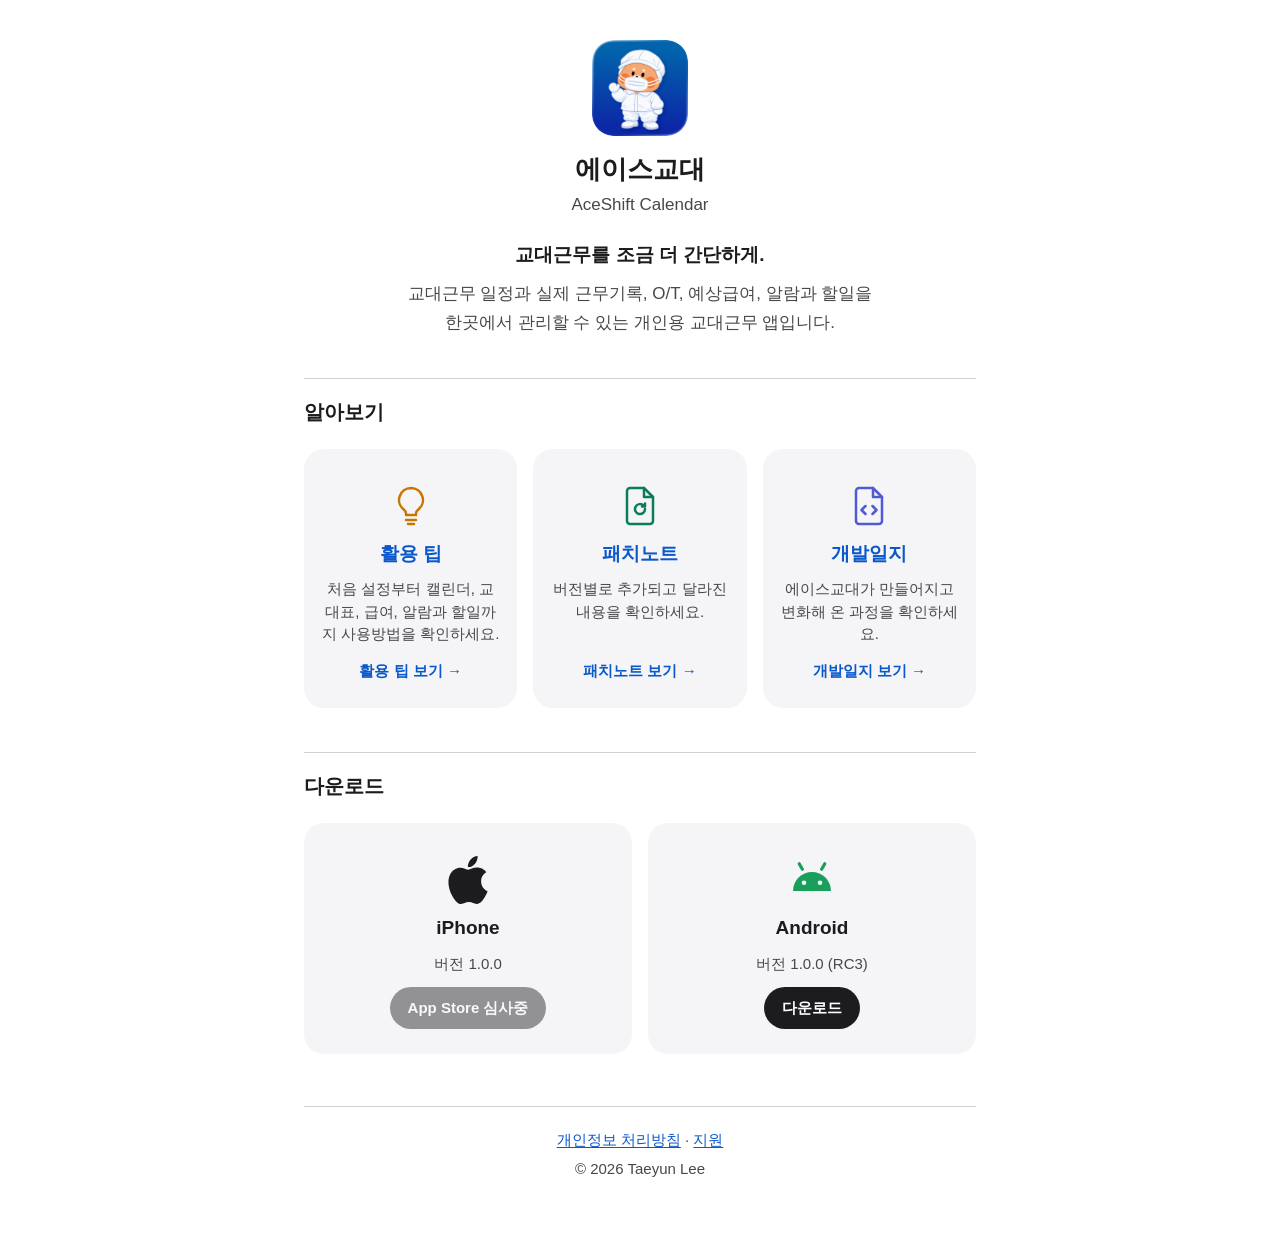
==== index.html @ edcc747f "메인: Android 다운로드를 1.0.0-rc.3 APK로 교체 Co-Authored-By: Claude Opus 5.5 <noreply@anthropic.com>" ====
<!doctype html>
<html lang="ko">
<head>
  <meta charset="utf-8">
  <meta name="viewport" content="width=device-width, initial-scale=1">
  <title>에이스교대 (AceShift Calendar)</title>
  <link rel="stylesheet" href="./style.css">
  <link rel="stylesheet" href="./home.css?v=20261007-4">
</head>
<body>
  <header class="home-hero">
    <img class="home-hero-icon" src="./images/tips/app-icon.png" alt="" width="96" height="96">
    <h1>에이스교대</h1>
    <p class="subtitle" lang="en">AceShift Calendar</p>
    <p class="home-tagline">교대근무를 조금 더 간단하게.</p>
    <p class="home-lead">교대근무 일정과 실제 근무기록, O/T, 예상급여, 알람과 할일을 한곳에서 관리할 수 있는 개인용 교대근무 앱입니다.</p>
  </header>
  <main>
    <section aria-labelledby="learn-title">
      <h2 id="learn-title" class="home-section-title">알아보기</h2>
      <ul class="home-cards home-cards--3">
        <li>
          <a class="home-card" href="./tips.html">
            <svg class="icon-tips" viewBox="0 0 48 48" fill="none" stroke="currentColor" stroke-width="2.5" stroke-linecap="round" stroke-linejoin="round" aria-hidden="true" focusable="false"><path d="M24 6a12 12 0 0 0-7 21.7c1.3 1 2 2.4 2 3.9V33h10v-1.4c0-1.5.7-2.9 2-3.9A12 12 0 0 0 24 6z"/><path d="M19 38h10"/><path d="M21 42h6"/></svg>
            <span class="home-card-title">활용 팁</span>
            <span class="home-card-desc">처음 설정부터 캘린더, 교대표, 급여, 알람과 할일까지 사용방법을 확인하세요.</span>
            <span class="home-card-more">활용 팁 보기 →</span>
          </a>
        </li>
        <li>
          <a class="home-card" href="./patch-notes.html">
            <svg class="icon-patch" viewBox="0 0 48 48" fill="none" stroke="currentColor" stroke-width="2.5" stroke-linecap="round" stroke-linejoin="round" aria-hidden="true" focusable="false"><path d="M28 6H14a3 3 0 0 0-3 3v30a3 3 0 0 0 3 3h20a3 3 0 0 0 3-3V15z"/><path d="M28 6v9h9"/><path d="M29 27a5 5 0 1 1-1.5-3.5"/><path d="M29 21.5v3h-3"/></svg>
            <span class="home-card-title">패치노트</span>
            <span class="home-card-desc">버전별로 추가되고 달라진 내용을 확인하세요.</span>
            <span class="home-card-more">패치노트 보기 →</span>
          </a>
        </li>
        <li>
          <a class="home-card" href="./dev-log.html">
            <svg class="icon-dev" viewBox="0 0 48 48" fill="none" stroke="currentColor" stroke-width="2.5" stroke-linecap="round" stroke-linejoin="round" aria-hidden="true" focusable="false"><path d="M28 6H14a3 3 0 0 0-3 3v30a3 3 0 0 0 3 3h20a3 3 0 0 0 3-3V15z"/><path d="M28 6v9h9"/><path d="M20.5 24l-4 4 4 4"/><path d="M27.5 24l4 4-4 4"/></svg>
            <span class="home-card-title">개발일지</span>
            <span class="home-card-desc">에이스교대가 만들어지고 변화해 온 과정을 확인하세요.</span>
            <span class="home-card-more">개발일지 보기 →</span>
          </a>
        </li>
      </ul>
    </section>
    <section aria-labelledby="download-title">
      <h2 id="download-title" class="home-section-title">다운로드</h2>
      <ul class="home-cards">
        <li>
          <div class="home-card">
            <svg class="icon-apple" viewBox="0 0 24 24" fill="currentColor" aria-hidden="true" focusable="false"><path d="M12.152 6.896c-.948 0-2.415-1.078-3.96-1.04-2.04.027-3.91 1.183-4.961 3.014-2.117 3.675-.546 9.103 1.519 12.09 1.013 1.454 2.208 3.09 3.792 3.039 1.52-.065 2.09-.987 3.935-.987 1.831 0 2.35.987 3.96.948 1.637-.026 2.676-1.48 3.676-2.948 1.156-1.688 1.636-3.325 1.662-3.415-.039-.013-3.182-1.221-3.22-4.857-.026-3.04 2.48-4.494 2.597-4.559-1.429-2.09-3.623-2.324-4.39-2.376-2-.156-3.675 1.09-4.61 1.09zM15.53 3.83c.843-1.012 1.4-2.427 1.245-3.83-1.207.052-2.662.805-3.532 1.818-.78.896-1.454 2.338-1.273 3.714 1.338.104 2.715-.688 3.559-1.701"/></svg>
            <span class="home-card-title">iPhone</span>
            <span class="home-card-desc">버전 1.0.0</span>
            <!-- App Store 링크 발급 후 href만 추가하고 aria-disabled를 제거 -->
            <a class="home-dl-btn" aria-disabled="true">App Store 심사중</a>
          </div>
        </li>
        <li>
          <div class="home-card">
            <svg class="icon-android" viewBox="0 0 24 24" aria-hidden="true" focusable="false"><path d="M7.2 6.6 5.6 3.9M16.8 6.6l1.6-2.7" stroke="currentColor" stroke-width="1.6" stroke-linecap="round" fill="none"/><path d="M2.5 17.5a9.5 9.5 0 0 1 19 0z" fill="currentColor"/><circle cx="8" cy="13.4" r="1.15" fill="var(--home-card-bg)"/><circle cx="16" cy="13.4" r="1.15" fill="var(--home-card-bg)"/></svg>
            <span class="home-card-title">Android</span>
            <span class="home-card-desc">버전 1.0.0 (RC3)</span>
            <a class="home-dl-btn" href="./downloads/doodi-calender-1.0.0-rc.3.apk" download type="application/vnd.android.package-archive">다운로드</a>
          </div>
        </li>
      </ul>
    </section>
  </main>
  <footer class="home-footer">
    <p><a href="./privacy.html">개인정보 처리방침</a> · <a href="./support.html">지원</a></p>
    <p>© 2026 Taeyun Lee</p>
  </footer>
</body>
</html>
---- style.css ----
:root { color-scheme: light dark; --text: #1c1c1e; --muted: #48484a; --bg: #ffffff; --link: #0a58ca; --rule: #d1d1d6; }
@media (prefers-color-scheme: dark) { :root { --text: #f2f2f7; --muted: #c7c7cc; --bg: #000000; --link: #6cb4ff; --rule: #3a3a3c; } }
html { font-size: 100%; -webkit-text-size-adjust: 100%; }
body { margin: 0 auto; max-width: 42rem; padding: 1.5rem 1rem 3rem; background: var(--bg); color: var(--text);
  font-family: -apple-system, BlinkMacSystemFont, "Apple SD Gothic Neo", "Noto Sans KR", sans-serif; font-size: 1.0625rem; line-height: 1.7; }
h1 { font-size: 1.6rem; line-height: 1.35; margin: 0.5rem 0 0.25rem; }
h2 { font-size: 1.2rem; margin: 2rem 0 0.5rem; padding-top: 1rem; border-top: 1px solid var(--rule); }
.subtitle, .updated { color: var(--muted); margin-top: 0; }
a { color: var(--link); text-underline-offset: 0.15em; }
ul { padding-left: 1.25rem; }
li { margin: 0.25rem 0; }
nav ul { list-style: none; padding: 0; }
nav li { margin: 0.75rem 0; font-size: 1.125rem; }
footer { margin-top: 2.5rem; padding-top: 1rem; border-top: 1px solid var(--rule); color: var(--muted); font-size: 0.95rem; }
---- home.css ----
/* index.html 주요 콘텐츠 카드 (privacy/support가 쓰는 style.css와 분리) */
:root {
  --home-card-bg: #f5f5f7;
  --home-card-border: transparent;
  --home-card-hover: #ebebf0;
  --home-focus: #0071e3;
  --icon-tips: #c77700;
  --icon-patch: #0a7d5a;
  --icon-dev: #4f5bd5;
  --dl-btn-bg: #1c1c1e;
  --dl-btn-text: #ffffff;
  --icon-android: #1a9e5c;
}
@media (prefers-color-scheme: dark) {
  :root {
    --home-card-bg: #1c1c1e;
    --home-card-border: #2c2c2e;
    --home-card-hover: #2c2c2e;
    --home-focus: #4da3ff;
    --icon-tips: #ffb340;
    --icon-patch: #30d18c;
    --icon-dev: #8e9bff;
    --dl-btn-bg: #f2f2f7;
    --dl-btn-text: #000000;
    --icon-android: #3ddc84;
  }
}

.home-cards { list-style: none; margin: 1.5rem 0 2rem; padding: 0; display: grid; gap: 0.75rem; }
.home-card {
  display: flex;
  flex-direction: column;
  align-items: center;
  justify-content: flex-start;
  gap: 0.75rem;
  min-height: 10.5rem;
  height: 100%;
  padding: 2rem 1rem 1.5rem;
  background: var(--home-card-bg);
  border: 1px solid var(--home-card-border);
  border-radius: 1.25rem;
  color: var(--text);
  text-decoration: none;
  text-align: center;
  box-sizing: border-box;
}
a.home-card:hover { background: var(--home-card-hover); }
a.home-card:focus-visible { outline: 3px solid var(--home-focus); outline-offset: 3px; }
.home-card > svg { width: 3rem; height: 3rem; flex: none; }
.home-card-title { font-size: 1.1875rem; font-weight: 600; line-height: 1.3; }
a.home-card .home-card-title { color: var(--link); }
.home-card-note { font-size: 0.875rem; color: var(--muted); }
.home-card.is-pending .home-card-title { color: var(--text); }
.icon-tips { color: var(--icon-tips); }
.icon-patch { color: var(--icon-patch); }
.icon-dev { color: var(--icon-dev); }

@media (min-width: 600px) {
  .home-cards { grid-template-columns: repeat(2, 1fr); gap: 1rem; }
  .home-card { min-height: 11rem; }
  .home-cards--3 { grid-template-columns: repeat(3, 1fr); }
}
.icon-apple { color: var(--text); }
.icon-android { color: var(--icon-android); }
.home-cards { margin-top: 0; }
.home-card-desc { font-size: 0.9375rem; color: var(--muted); line-height: 1.5; max-width: 20rem; }
.home-card-more { margin-top: auto; font-size: 0.9375rem; font-weight: 600; color: var(--link); }
.home-dl-btn, .home-dl-status { margin-top: auto; padding: 0.5rem 1.125rem; border-radius: 999px; font-size: 0.9375rem; font-weight: 600; }
/* 링크 발급 전: href 없는 a + aria-disabled, 이동 없음 */
.home-dl-btn { background: var(--dl-btn-bg); color: var(--dl-btn-text); text-decoration: none; }
.home-dl-btn[aria-disabled="true"] { opacity: 0.45; cursor: default; }
.home-dl-status { border: 1px solid var(--rule); color: var(--muted); font-weight: 500; }

.home-hero { text-align: center; padding-top: 1rem; }
.home-hero-icon { display: block; width: 6rem; height: 6rem; margin: 0 auto 1rem; border-radius: 22.5%; }
.home-hero h1 { margin-bottom: 0.25rem; }
.home-tagline { margin: 1.25rem 0 0.5rem; font-size: 1.1875rem; font-weight: 600; }
.home-lead { margin: 0 auto; max-width: 30rem; color: var(--muted); }
.home-section-title { margin: 2.5rem 0 1rem; font-size: 1.25rem; }
.home-footer { margin-top: 3rem; padding-top: 1rem; border-top: 1px solid var(--rule); text-align: center; color: var(--muted); font-size: 0.9375rem; }
.home-footer p { margin: 0.25rem 0; }
.visually-hidden { position: absolute; width: 1px; height: 1px; padding: 0; margin: -1px; overflow: hidden; clip: rect(0 0 0 0); white-space: nowrap; border: 0; }
a.home-dl-btn[href]:focus-visible { outline: 3px solid var(--home-focus); outline-offset: 3px; }
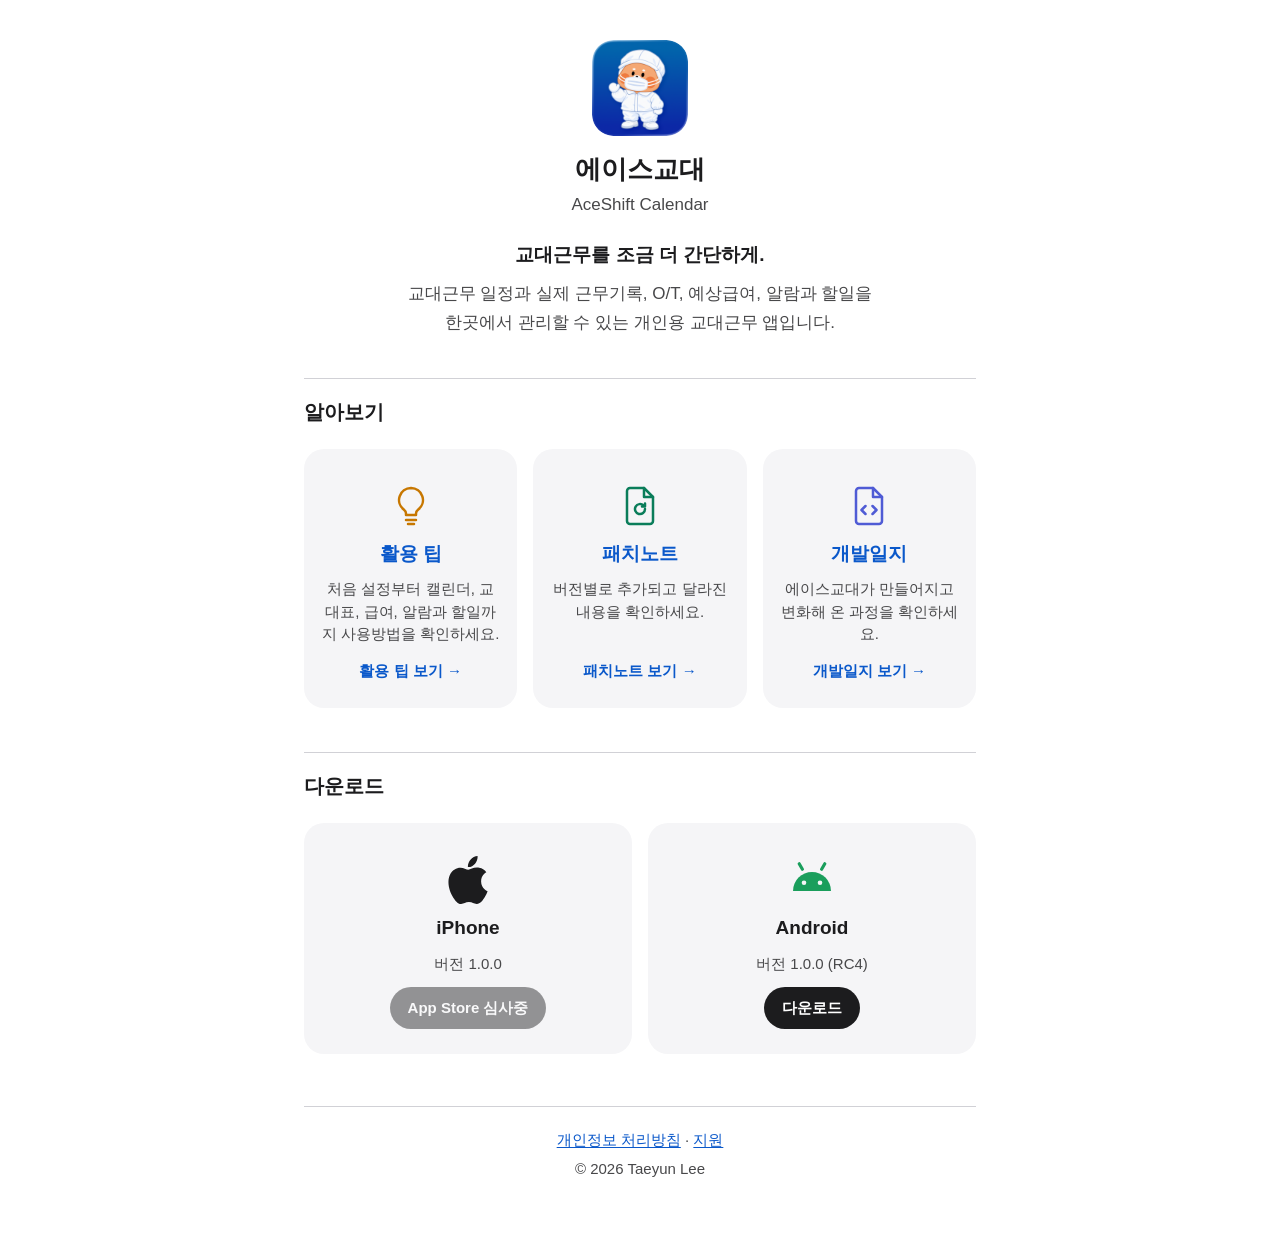
==== commit 38798cc5: "메인: Android 다운로드를 1.0.0-rc.4 APK로 교체 Co-Authored-By: Claude Opus 5.5 <noreply@anthropic.com>" ====
--- a/index.html
+++ b/index.html
@@ -61,8 +61,8 @@
           <div class="home-card">
             <svg class="icon-android" viewBox="0 0 24 24" aria-hidden="true" focusable="false"><path d="M7.2 6.6 5.6 3.9M16.8 6.6l1.6-2.7" stroke="currentColor" stroke-width="1.6" stroke-linecap="round" fill="none"/><path d="M2.5 17.5a9.5 9.5 0 0 1 19 0z" fill="currentColor"/><circle cx="8" cy="13.4" r="1.15" fill="var(--home-card-bg)"/><circle cx="16" cy="13.4" r="1.15" fill="var(--home-card-bg)"/></svg>
             <span class="home-card-title">Android</span>
-            <span class="home-card-desc">버전 1.0.0 (RC3)</span>
-            <a class="home-dl-btn" href="./downloads/doodi-calender-1.0.0-rc.3.apk" download type="application/vnd.android.package-archive">다운로드</a>
+            <span class="home-card-desc">버전 1.0.0 (RC4)</span>
+            <a class="home-dl-btn" href="./downloads/doodi-calender-1.0.0-rc.4.apk" download type="application/vnd.android.package-archive">다운로드</a>
           </div>
         </li>
       </ul>
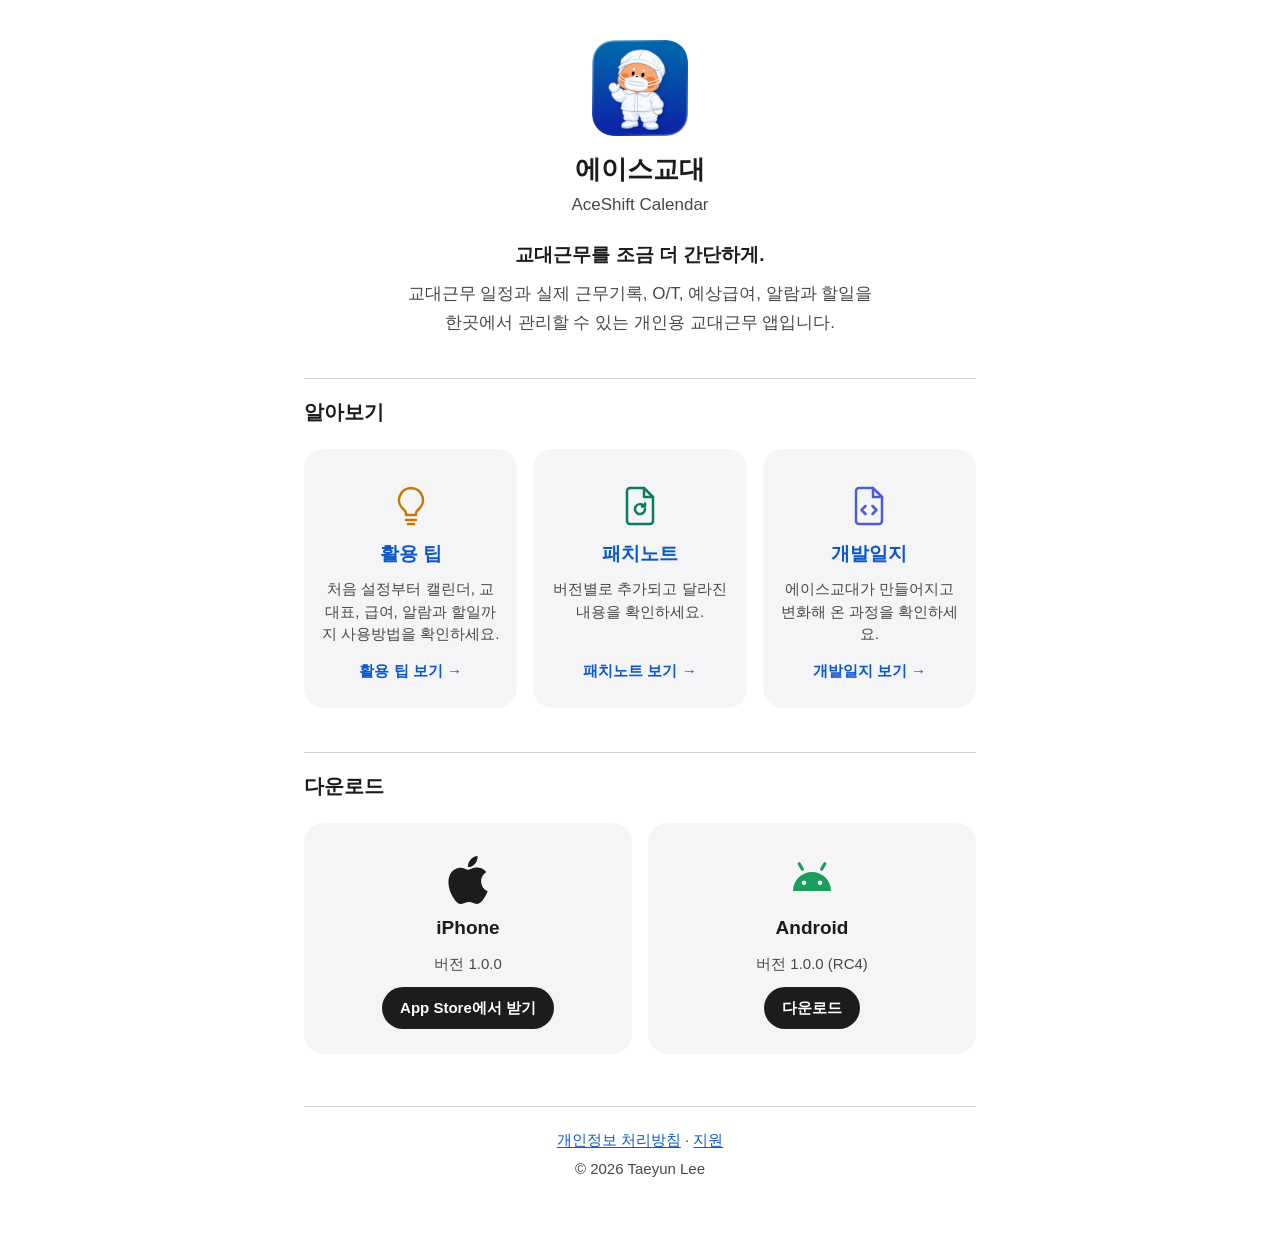
==== commit 4276c48b: "메인: iOS 정식 출시, App Store 링크 연결 Co-Authored-By: Claude Opus 5.5 <noreply@anthropic.com>" ====
--- a/index.html
+++ b/index.html
@@ -53,8 +53,7 @@
             <svg class="icon-apple" viewBox="0 0 24 24" fill="currentColor" aria-hidden="true" focusable="false"><path d="M12.152 6.896c-.948 0-2.415-1.078-3.96-1.04-2.04.027-3.91 1.183-4.961 3.014-2.117 3.675-.546 9.103 1.519 12.09 1.013 1.454 2.208 3.09 3.792 3.039 1.52-.065 2.09-.987 3.935-.987 1.831 0 2.35.987 3.96.948 1.637-.026 2.676-1.48 3.676-2.948 1.156-1.688 1.636-3.325 1.662-3.415-.039-.013-3.182-1.221-3.22-4.857-.026-3.04 2.48-4.494 2.597-4.559-1.429-2.09-3.623-2.324-4.39-2.376-2-.156-3.675 1.09-4.61 1.09zM15.53 3.83c.843-1.012 1.4-2.427 1.245-3.83-1.207.052-2.662.805-3.532 1.818-.78.896-1.454 2.338-1.273 3.714 1.338.104 2.715-.688 3.559-1.701"/></svg>
             <span class="home-card-title">iPhone</span>
             <span class="home-card-desc">버전 1.0.0</span>
-            <!-- App Store 링크 발급 후 href만 추가하고 aria-disabled를 제거 -->
-            <a class="home-dl-btn" aria-disabled="true">App Store 심사중</a>
+            <a class="home-dl-btn" href="https://apps.apple.com/us/app/%EC%97%90%EC%9D%B4%EC%8A%A4%EA%B5%90%EB%8C%80/id6818780601">App Store에서 받기</a>
           </div>
         </li>
         <li>
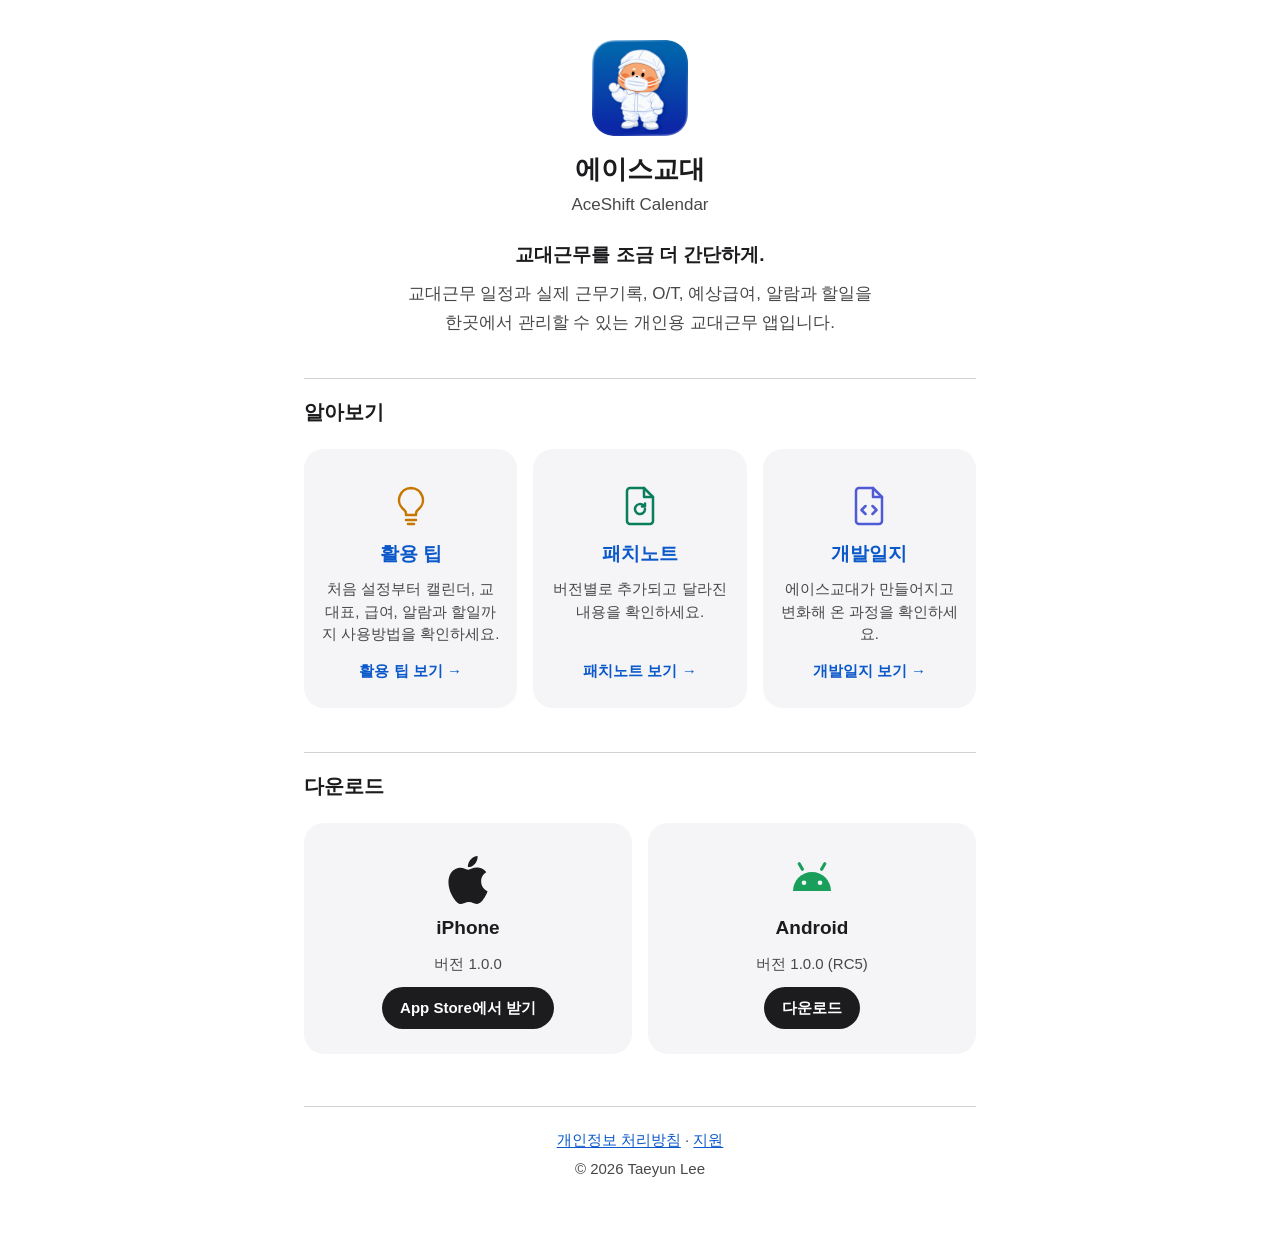
==== commit 837f4d59: "메인: Android 다운로드를 1.0.0-rc.5 APK로 교체 Co-Authored-By: Claude Opus 5.5 <noreply@anthropic.com>" ====
--- a/index.html
+++ b/index.html
@@ -53,15 +53,15 @@
             <svg class="icon-apple" viewBox="0 0 24 24" fill="currentColor" aria-hidden="true" focusable="false"><path d="M12.152 6.896c-.948 0-2.415-1.078-3.96-1.04-2.04.027-3.91 1.183-4.961 3.014-2.117 3.675-.546 9.103 1.519 12.09 1.013 1.454 2.208 3.09 3.792 3.039 1.52-.065 2.09-.987 3.935-.987 1.831 0 2.35.987 3.96.948 1.637-.026 2.676-1.48 3.676-2.948 1.156-1.688 1.636-3.325 1.662-3.415-.039-.013-3.182-1.221-3.22-4.857-.026-3.04 2.48-4.494 2.597-4.559-1.429-2.09-3.623-2.324-4.39-2.376-2-.156-3.675 1.09-4.61 1.09zM15.53 3.83c.843-1.012 1.4-2.427 1.245-3.83-1.207.052-2.662.805-3.532 1.818-.78.896-1.454 2.338-1.273 3.714 1.338.104 2.715-.688 3.559-1.701"/></svg>
             <span class="home-card-title">iPhone</span>
             <span class="home-card-desc">버전 1.0.0</span>
-            <a class="home-dl-btn" href="https://apps.apple.com/us/app/%EC%97%90%EC%9D%B4%EC%8A%A4%EA%B5%90%EB%8C%80/id6818780601">App Store에서 받기</a>
+            <a class="home-dl-btn" href="https://apps.apple.com/kr/app/%EC%97%90%EC%9D%B4%EC%8A%A4%EA%B5%90%EB%8C%80/id6818780601">App Store에서 받기</a>
           </div>
         </li>
         <li>
           <div class="home-card">
             <svg class="icon-android" viewBox="0 0 24 24" aria-hidden="true" focusable="false"><path d="M7.2 6.6 5.6 3.9M16.8 6.6l1.6-2.7" stroke="currentColor" stroke-width="1.6" stroke-linecap="round" fill="none"/><path d="M2.5 17.5a9.5 9.5 0 0 1 19 0z" fill="currentColor"/><circle cx="8" cy="13.4" r="1.15" fill="var(--home-card-bg)"/><circle cx="16" cy="13.4" r="1.15" fill="var(--home-card-bg)"/></svg>
             <span class="home-card-title">Android</span>
-            <span class="home-card-desc">버전 1.0.0 (RC4)</span>
-            <a class="home-dl-btn" href="./downloads/doodi-calender-1.0.0-rc.4.apk" download type="application/vnd.android.package-archive">다운로드</a>
+            <span class="home-card-desc">버전 1.0.0 (RC5)</span>
+            <a class="home-dl-btn" href="./downloads/doodi-calender-1.0.0-rc.5.apk" download type="application/vnd.android.package-archive">다운로드</a>
           </div>
         </li>
       </ul>
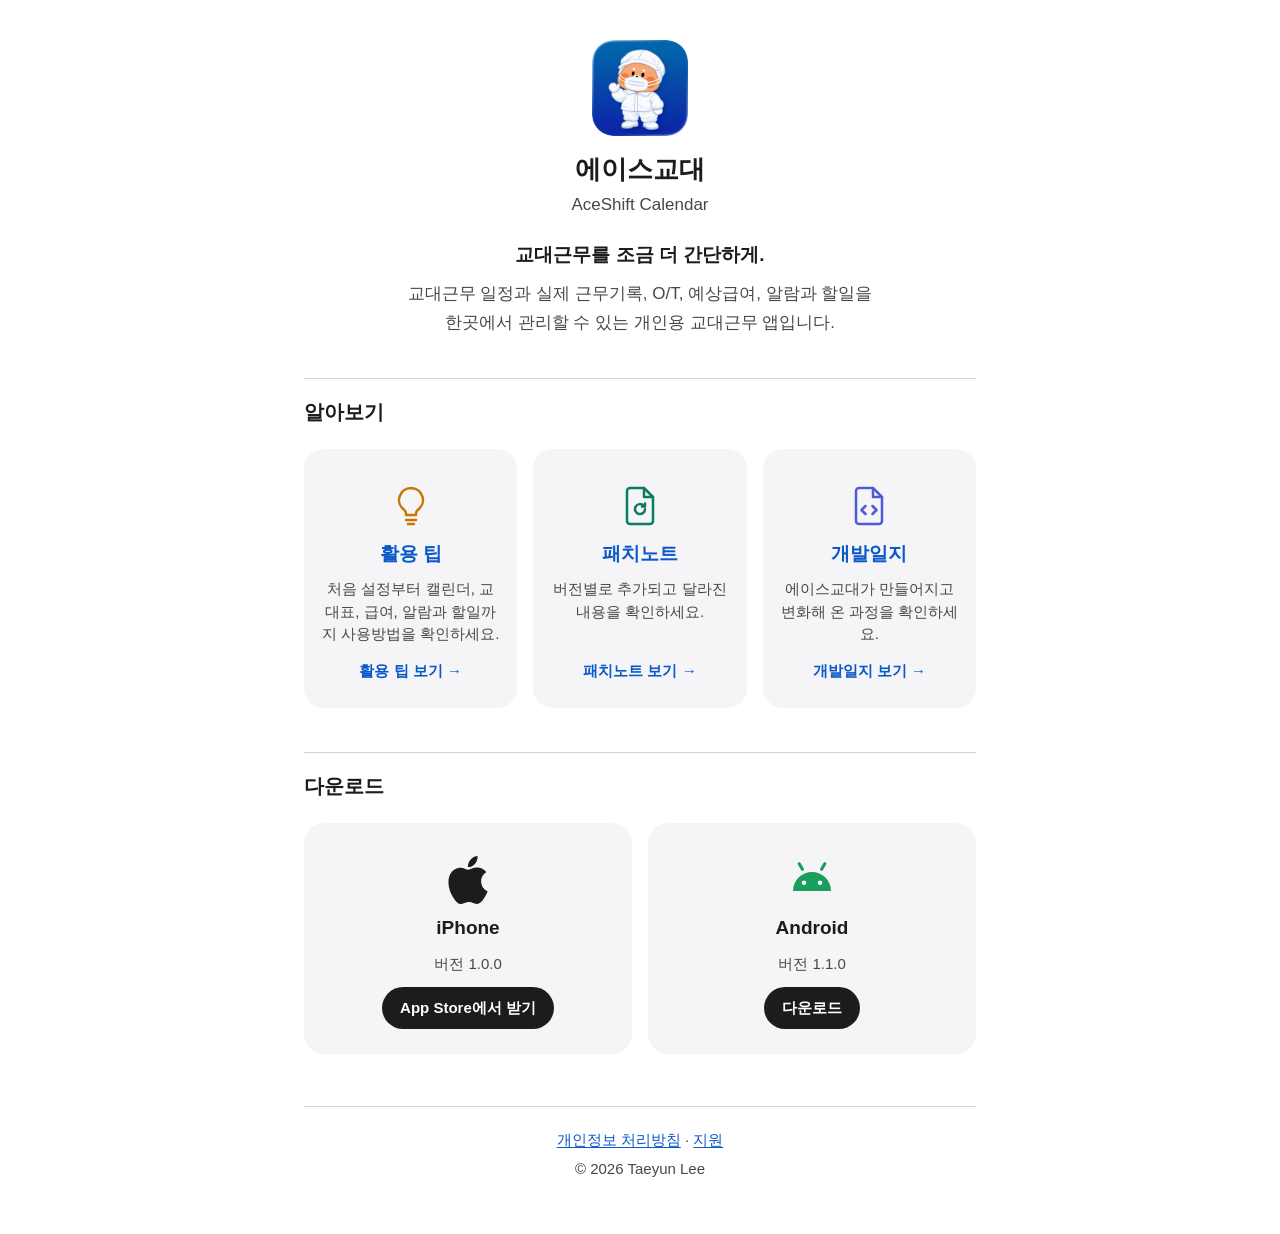
==== commit e0d7b90f: "Android 1.1.0 다운로드 연결 및 패치노트 추가 Co-Authored-By: Claude Opus 5.5 <noreply@anthropic.com>" ====
--- a/index.html
+++ b/index.html
@@ -60,8 +60,8 @@
           <div class="home-card">
             <svg class="icon-android" viewBox="0 0 24 24" aria-hidden="true" focusable="false"><path d="M7.2 6.6 5.6 3.9M16.8 6.6l1.6-2.7" stroke="currentColor" stroke-width="1.6" stroke-linecap="round" fill="none"/><path d="M2.5 17.5a9.5 9.5 0 0 1 19 0z" fill="currentColor"/><circle cx="8" cy="13.4" r="1.15" fill="var(--home-card-bg)"/><circle cx="16" cy="13.4" r="1.15" fill="var(--home-card-bg)"/></svg>
             <span class="home-card-title">Android</span>
-            <span class="home-card-desc">버전 1.0.0 (RC5)</span>
-            <a class="home-dl-btn" href="./downloads/doodi-calender-1.0.0-rc.5.apk" download type="application/vnd.android.package-archive">다운로드</a>
+            <span class="home-card-desc">버전 1.1.0</span>
+            <a class="home-dl-btn" href="./downloads/doodi-calender-1.1.0.apk" download type="application/vnd.android.package-archive">다운로드</a>
           </div>
         </li>
       </ul>
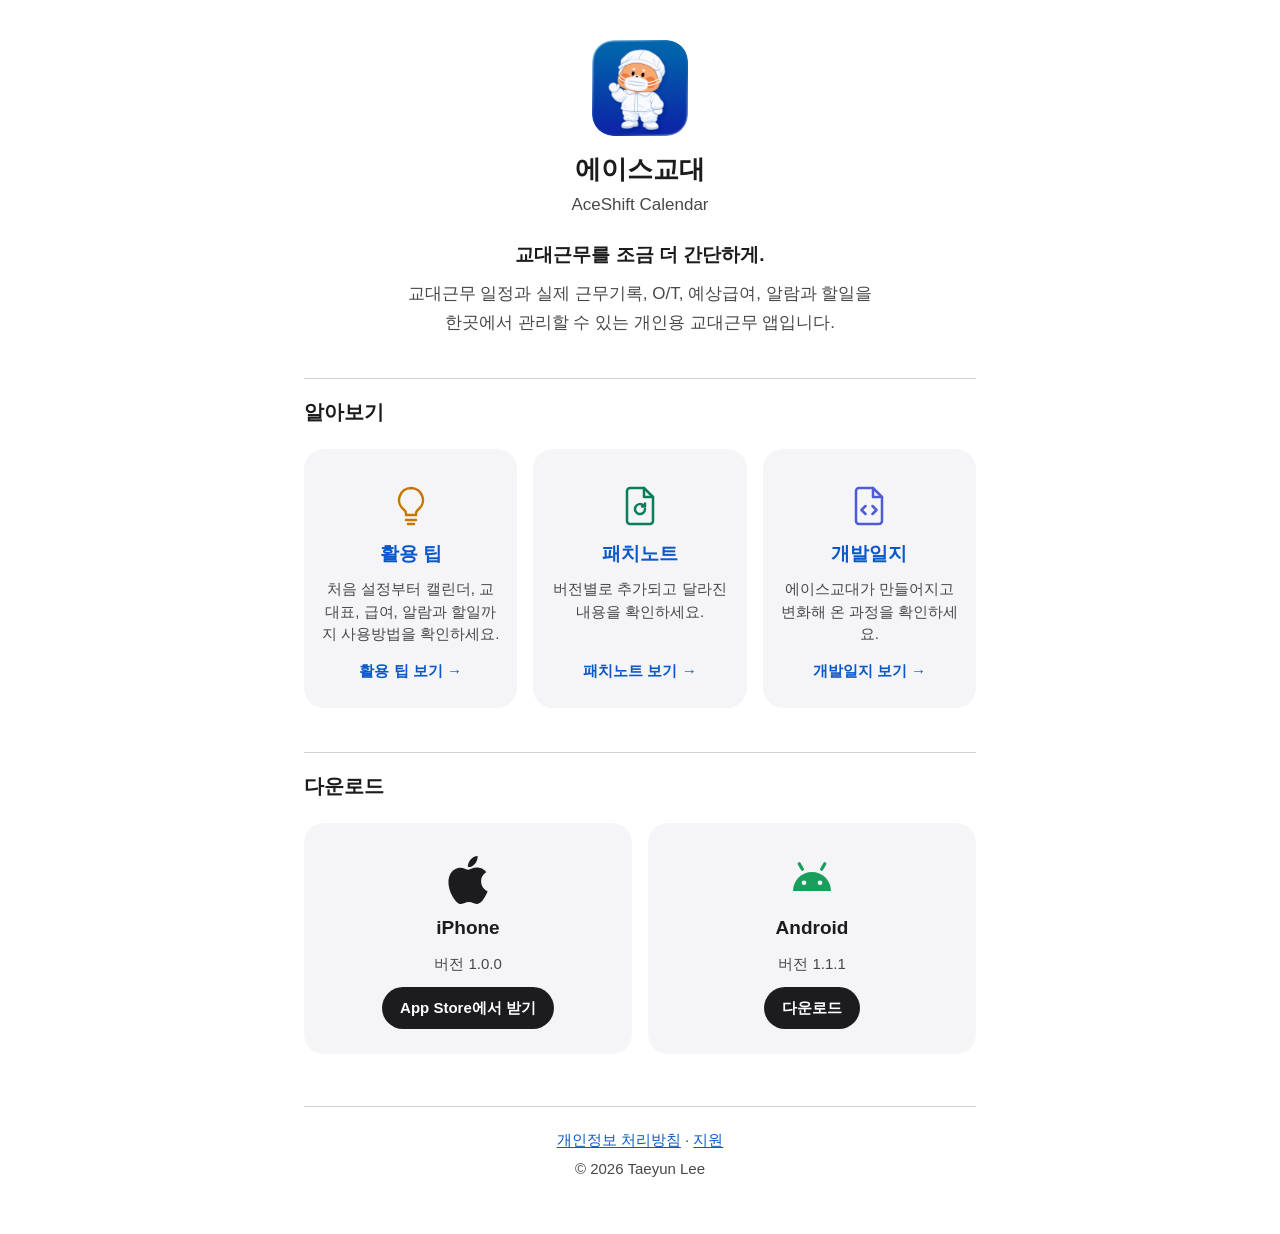
==== commit a9c0552d: "메인: Android 다운로드를 1.1.1 APK로 교체 Co-Authored-By: Claude Opus 5.5 <noreply@anthropic.com>" ====
--- a/index.html
+++ b/index.html
@@ -60,8 +60,8 @@
           <div class="home-card">
             <svg class="icon-android" viewBox="0 0 24 24" aria-hidden="true" focusable="false"><path d="M7.2 6.6 5.6 3.9M16.8 6.6l1.6-2.7" stroke="currentColor" stroke-width="1.6" stroke-linecap="round" fill="none"/><path d="M2.5 17.5a9.5 9.5 0 0 1 19 0z" fill="currentColor"/><circle cx="8" cy="13.4" r="1.15" fill="var(--home-card-bg)"/><circle cx="16" cy="13.4" r="1.15" fill="var(--home-card-bg)"/></svg>
             <span class="home-card-title">Android</span>
-            <span class="home-card-desc">버전 1.1.0</span>
-            <a class="home-dl-btn" href="./downloads/doodi-calender-1.1.0.apk" download type="application/vnd.android.package-archive">다운로드</a>
+            <span class="home-card-desc">버전 1.1.1</span>
+            <a class="home-dl-btn" href="./downloads/doodi-calender-1.1.1.apk" download type="application/vnd.android.package-archive">다운로드</a>
           </div>
         </li>
       </ul>
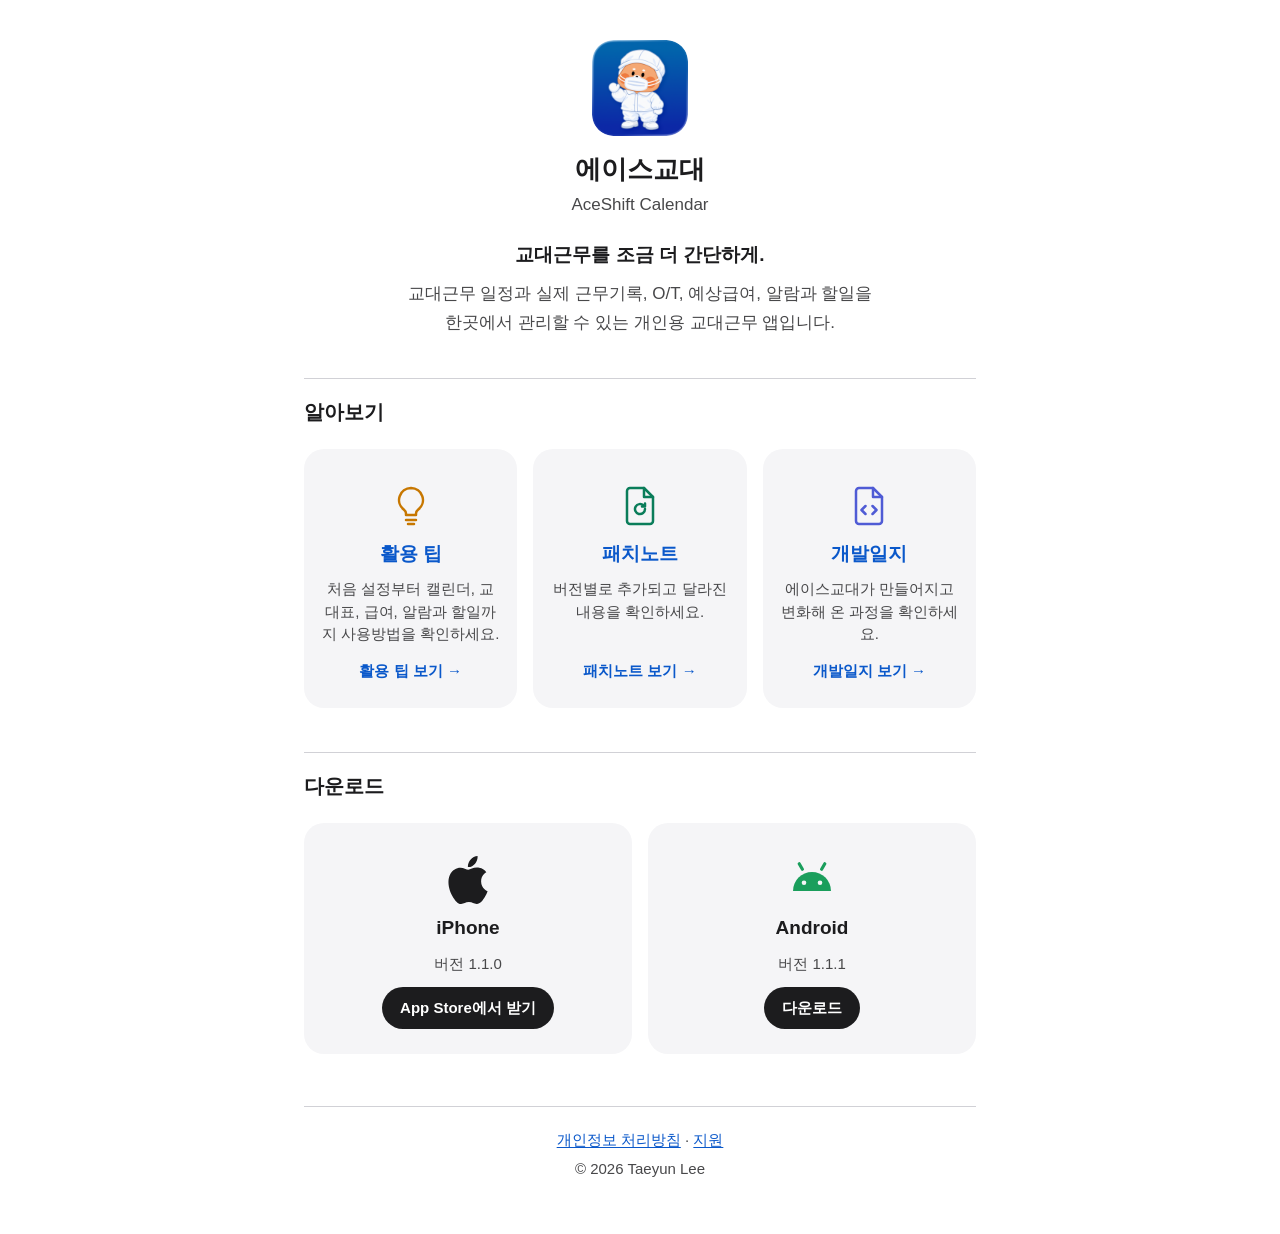
==== commit 3f831336: "메인: iPhone 버전 표기 1.1.0 Co-Authored-By: Claude Opus 5.5 <noreply@anthropic.com>" ====
--- a/index.html
+++ b/index.html
@@ -52,7 +52,7 @@
           <div class="home-card">
             <svg class="icon-apple" viewBox="0 0 24 24" fill="currentColor" aria-hidden="true" focusable="false"><path d="M12.152 6.896c-.948 0-2.415-1.078-3.96-1.04-2.04.027-3.91 1.183-4.961 3.014-2.117 3.675-.546 9.103 1.519 12.09 1.013 1.454 2.208 3.09 3.792 3.039 1.52-.065 2.09-.987 3.935-.987 1.831 0 2.35.987 3.96.948 1.637-.026 2.676-1.48 3.676-2.948 1.156-1.688 1.636-3.325 1.662-3.415-.039-.013-3.182-1.221-3.22-4.857-.026-3.04 2.48-4.494 2.597-4.559-1.429-2.09-3.623-2.324-4.39-2.376-2-.156-3.675 1.09-4.61 1.09zM15.53 3.83c.843-1.012 1.4-2.427 1.245-3.83-1.207.052-2.662.805-3.532 1.818-.78.896-1.454 2.338-1.273 3.714 1.338.104 2.715-.688 3.559-1.701"/></svg>
             <span class="home-card-title">iPhone</span>
-            <span class="home-card-desc">버전 1.0.0</span>
+            <span class="home-card-desc">버전 1.1.0</span>
             <a class="home-dl-btn" href="https://apps.apple.com/kr/app/%EC%97%90%EC%9D%B4%EC%8A%A4%EA%B5%90%EB%8C%80/id6818780601">App Store에서 받기</a>
           </div>
         </li>
